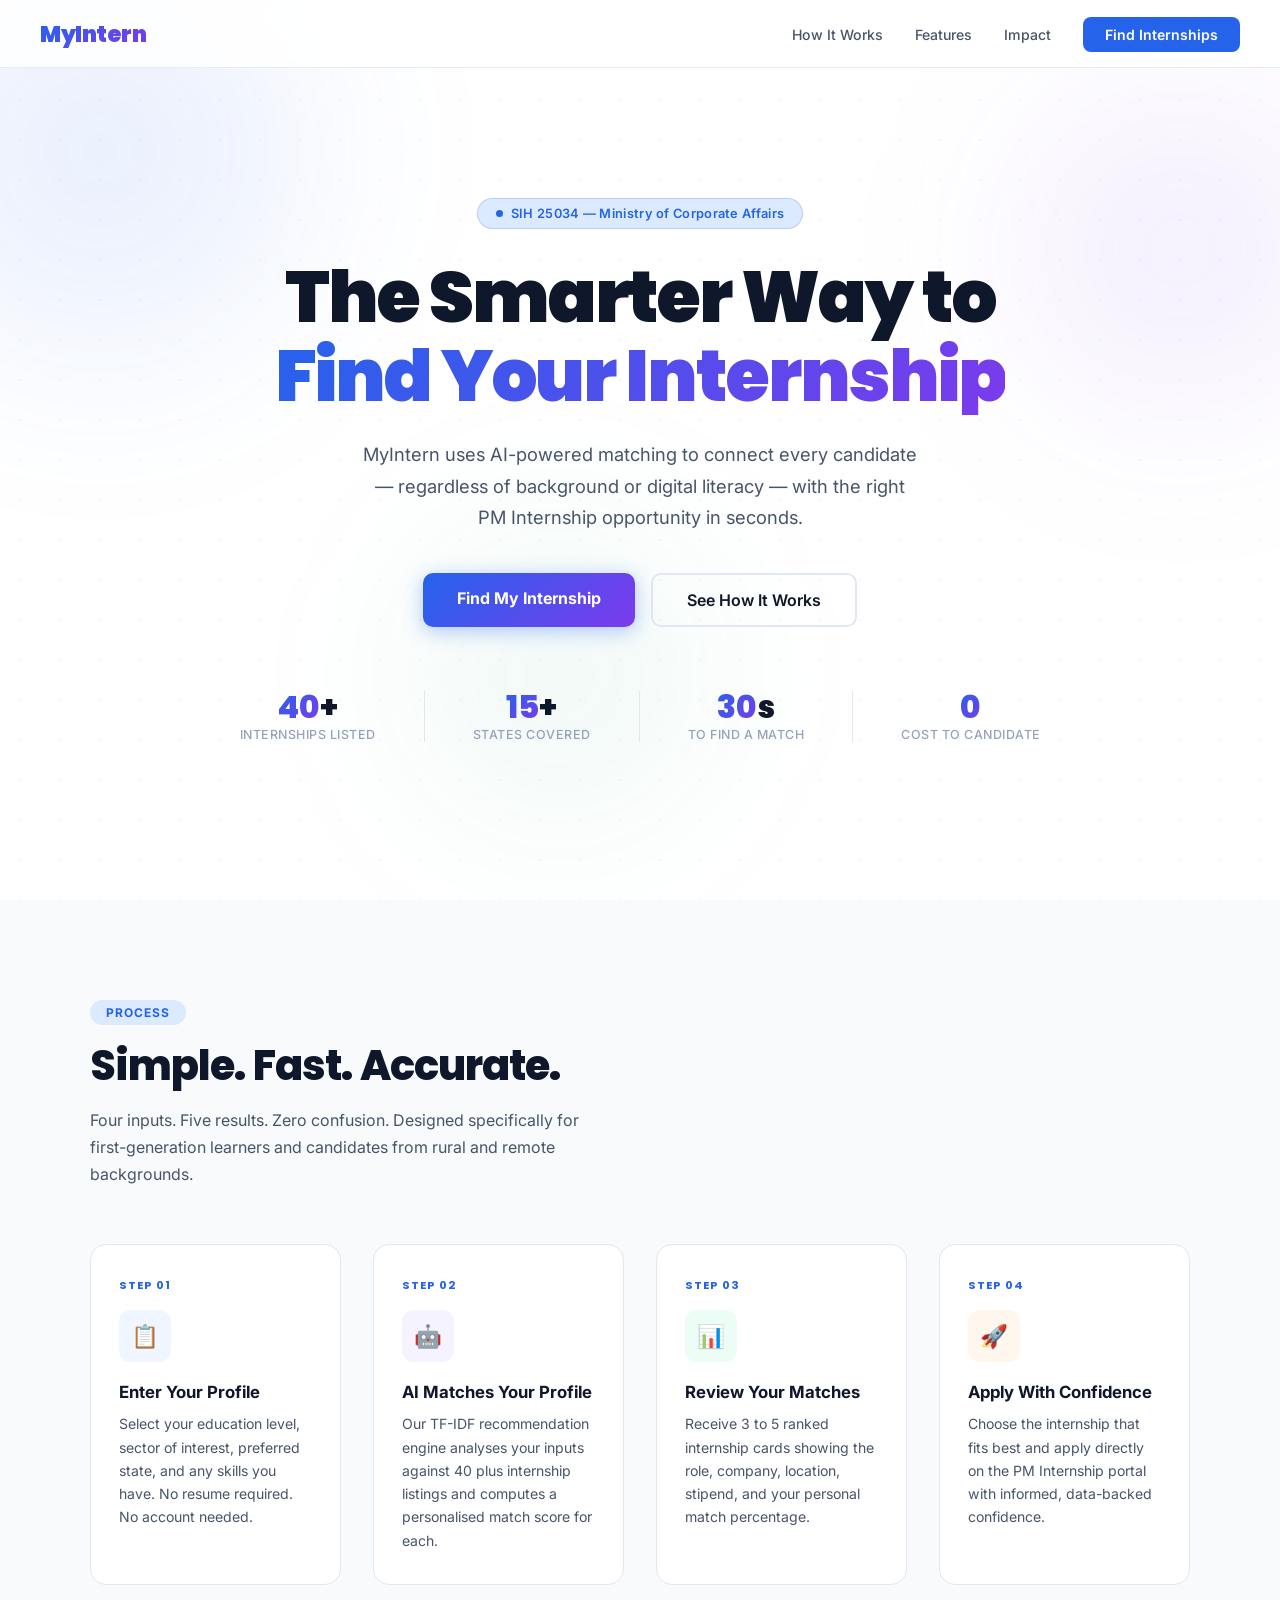
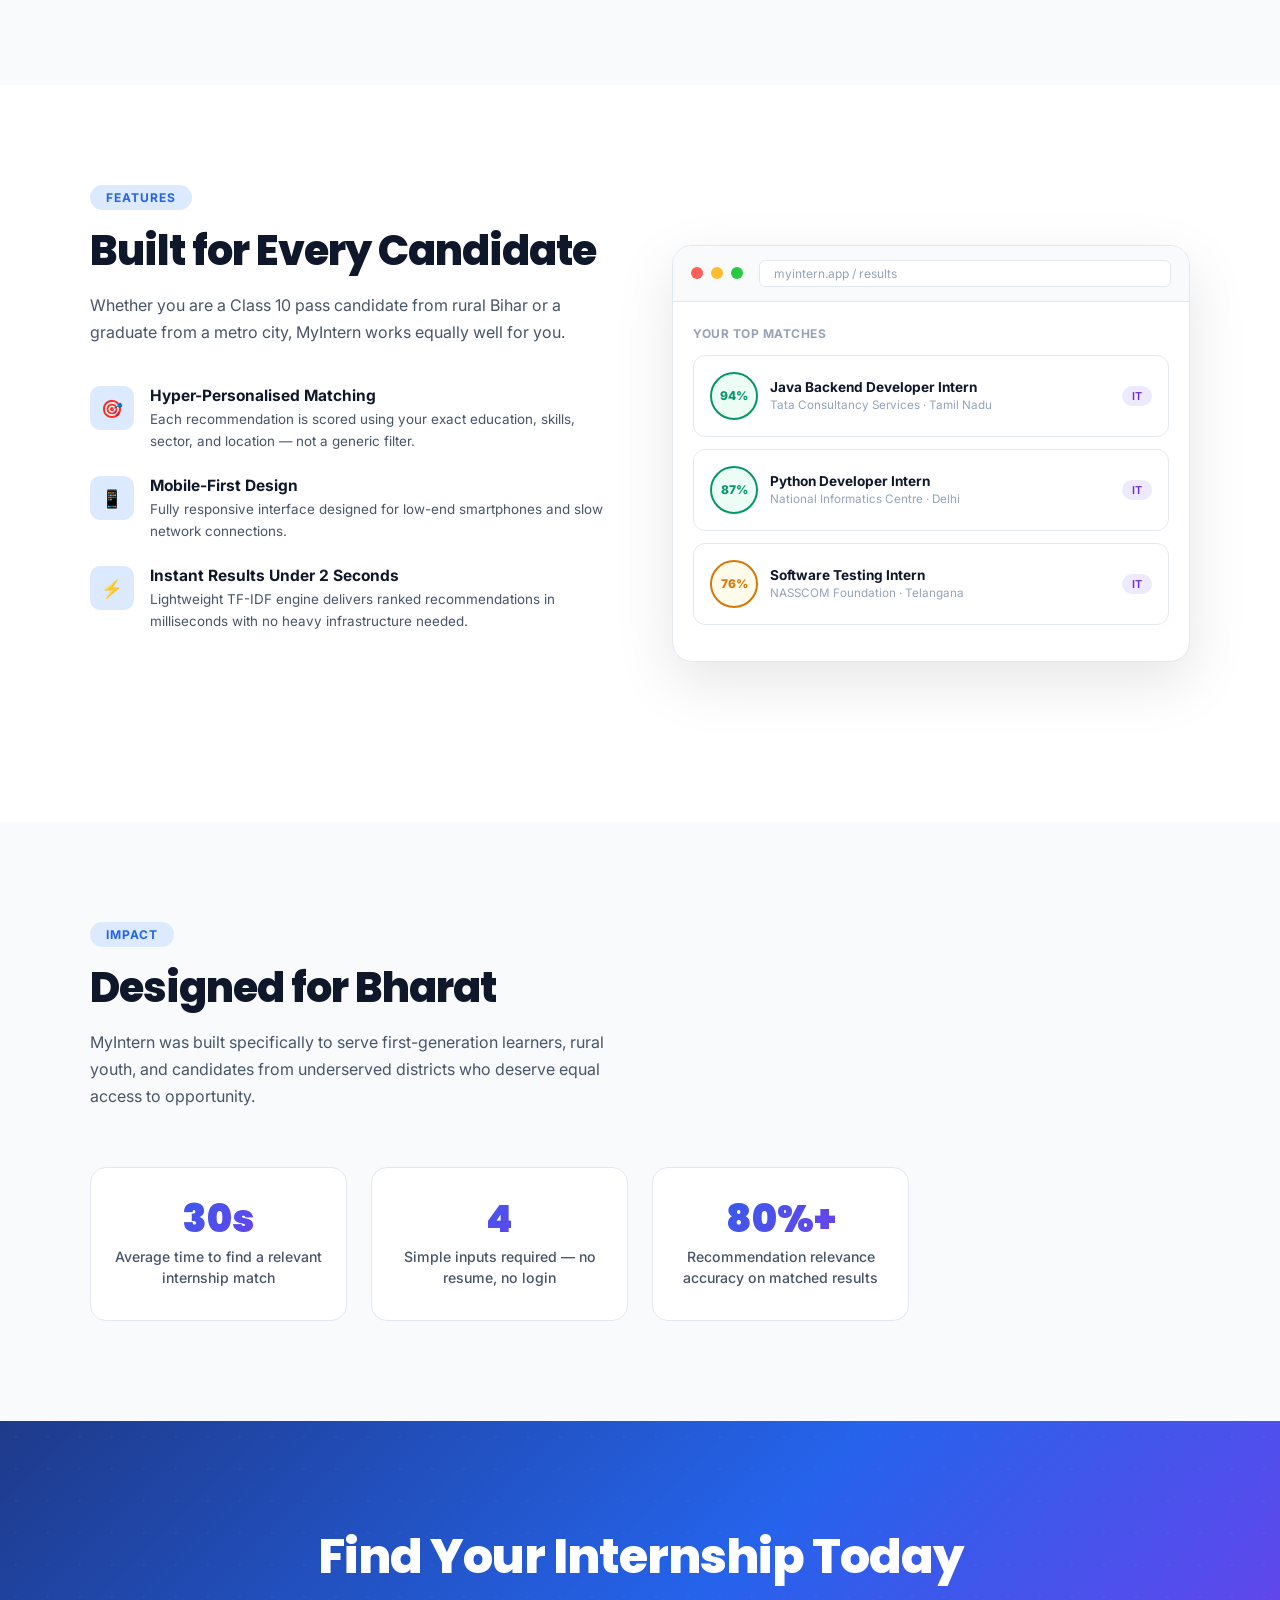
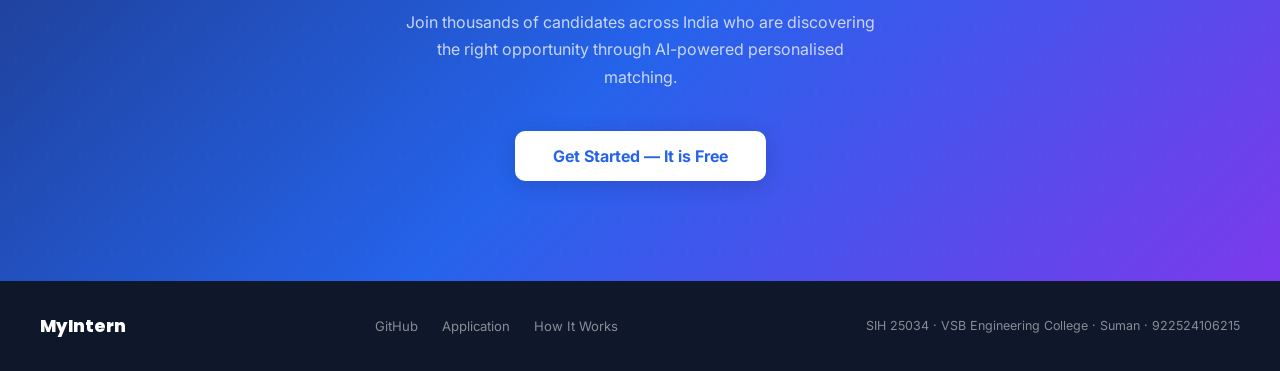
==== ai-internship-recommender/frontend/landing.html @ ef8b08cf "fix: render path, location boost, landing page" ====
<!DOCTYPE html>
<html lang="en">
<head>
  <meta charset="UTF-8"/>
  <meta name="viewport" content="width=device-width, initial-scale=1.0"/>
  <title>MyIntern — AI Internship Recommendation</title>
  <link rel="preconnect" href="https://fonts.googleapis.com"/>
  <link rel="preconnect" href="https://fonts.gstatic.com" crossorigin/>
  <link href="https://fonts.googleapis.com/css2?family=Inter:wght@300;400;500;600;700;800;900&family=Poppins:wght@700;800;900&display=swap" rel="stylesheet"/>
  <style>

    /* ── VARIABLES ──────────────────────────── */
    :root {
      --blue:        #2563EB;
      --blue-dark:   #1E40AF;
      --blue-light:  #DBEAFE;
      --purple:      #7C3AED;
      --green:       #059669;
      --text:        #0F172A;
      --text-mid:    #475569;
      --text-light:  #94A3B8;
      --bg:          #F8FAFC;
      --white:       #FFFFFF;
      --border:      #E2E8F0;
    }

    /* ── RESET ──────────────────────────────── */
    *, *::before, *::after {
      margin: 0; padding: 0;
      box-sizing: border-box;
    }

    html { scroll-behavior: smooth; }

    body {
      font-family: 'Inter', sans-serif;
      background: var(--white);
      color: var(--text);
      overflow-x: hidden;
    }

    /* ── NAVBAR ─────────────────────────────── */
    nav {
      position: fixed;
      top: 0; left: 0; right: 0;
      z-index: 100;
      padding: 0 40px;
      height: 68px;
      display: flex;
      align-items: center;
      justify-content: space-between;
      background: rgba(255,255,255,0.85);
      backdrop-filter: blur(16px);
      border-bottom: 1px solid rgba(226,232,240,0.8);
      transition: all 0.3s ease;
    }

    nav.scrolled {
      background: rgba(255,255,255,0.97);
      box-shadow: 0 2px 20px rgba(0,0,0,0.06);
    }

    .nav-brand {
      font-family: 'Poppins', sans-serif;
      font-size: 1.4rem;
      font-weight: 900;
      background: linear-gradient(135deg, var(--blue), var(--purple));
      -webkit-background-clip: text;
      -webkit-text-fill-color: transparent;
      background-clip: text;
      letter-spacing: -0.5px;
    }

    .nav-links {
      display: flex;
      align-items: center;
      gap: 32px;
      list-style: none;
    }

    .nav-links a {
      text-decoration: none;
      color: var(--text-mid);
      font-size: 0.88rem;
      font-weight: 500;
      transition: color 0.2s;
    }

    .nav-links a:hover {
      color: var(--blue);
    }

    .nav-cta {
      background: var(--blue);
      color: var(--white) !important;
      padding: 9px 22px;
      border-radius: 8px;
      font-weight: 600 !important;
      transition: all 0.2s !important;
    }

    .nav-cta:hover {
      background: var(--blue-dark);
      transform: translateY(-1px);
      box-shadow: 0 4px 12px rgba(37,99,235,0.3);
      color: var(--white) !important;
    }

    /* ── HERO SECTION ───────────────────────── */
    .hero {
      min-height: 100vh;
      display: flex;
      flex-direction: column;
      align-items: center;
      justify-content: center;
      text-align: center;
      padding: 120px 24px 80px;
      position: relative;
      overflow: hidden;
      background: var(--white);
    }

    /* Animated gradient orbs */
    .orb {
      position: absolute;
      border-radius: 50%;
      filter: blur(80px);
      animation: floatOrb 8s ease-in-out infinite;
      pointer-events: none;
    }

    .orb-1 {
      width: 500px; height: 500px;
      background: radial-gradient(circle, rgba(37,99,235,0.12), transparent);
      top: -100px; left: -150px;
      animation-delay: 0s;
    }

    .orb-2 {
      width: 400px; height: 400px;
      background: radial-gradient(circle, rgba(124,58,237,0.10), transparent);
      top: 50px; right: -100px;
      animation-delay: 2s;
    }

    .orb-3 {
      width: 350px; height: 350px;
      background: radial-gradient(circle, rgba(5,150,105,0.08), transparent);
      bottom: 50px; left: 30%;
      animation-delay: 4s;
    }

    @keyframes floatOrb {
      0%, 100% { transform: translate(0, 0) scale(1); }
      33%       { transform: translate(30px, -20px) scale(1.05); }
      66%       { transform: translate(-20px, 15px) scale(0.97); }
    }

    /* Grid dots background */
    .hero::before {
      content: '';
      position: absolute;
      inset: 0;
      background-image:
        radial-gradient(circle, rgba(37,99,235,0.06) 1px, transparent 1px);
      background-size: 40px 40px;
      pointer-events: none;
    }

    .hero-badge {
      display: inline-flex;
      align-items: center;
      gap: 8px;
      background: var(--blue-light);
      color: var(--blue);
      padding: 7px 18px;
      border-radius: 50px;
      font-size: 0.8rem;
      font-weight: 600;
      letter-spacing: 0.3px;
      margin-bottom: 28px;
      border: 1px solid rgba(37,99,235,0.2);
      opacity: 0;
      animation: fadeDown 0.6s ease 0.2s forwards;
    }

    .badge-dot {
      width: 7px;
      height: 7px;
      background: var(--blue);
      border-radius: 50%;
      animation: pulseDot 1.5s ease-in-out infinite;
    }

    @keyframes pulseDot {
      0%, 100% { opacity: 1; transform: scale(1); }
      50%       { opacity: 0.5; transform: scale(0.8); }
    }

    .hero-title {
      font-family: 'Poppins', sans-serif;
      font-size: clamp(2.6rem, 6vw, 4.5rem);
      font-weight: 900;
      line-height: 1.1;
      letter-spacing: -2px;
      margin-bottom: 24px;
      opacity: 0;
      animation: fadeUp 0.7s ease 0.4s forwards;
    }

    .hero-title .line-1 {
      display: block;
      color: var(--text);
    }

    .hero-title .line-2 {
      display: block;
      background: linear-gradient(135deg, var(--blue) 0%, var(--purple) 100%);
      -webkit-background-clip: text;
      -webkit-text-fill-color: transparent;
      background-clip: text;
    }

    .hero-sub {
      font-size: clamp(1rem, 2.5vw, 1.15rem);
      color: var(--text-mid);
      max-width: 560px;
      line-height: 1.7;
      margin: 0 auto 40px;
      font-weight: 400;
      opacity: 0;
      animation: fadeUp 0.7s ease 0.6s forwards;
    }

    .hero-actions {
      display: flex;
      gap: 16px;
      flex-wrap: wrap;
      justify-content: center;
      margin-bottom: 64px;
      opacity: 0;
      animation: fadeUp 0.7s ease 0.8s forwards;
    }

    .btn-primary {
      background: linear-gradient(135deg, var(--blue), var(--purple));
      color: var(--white);
      padding: 15px 34px;
      border-radius: 10px;
      font-size: 1rem;
      font-weight: 700;
      text-decoration: none;
      transition: all 0.3s ease;
      box-shadow: 0 4px 20px rgba(37,99,235,0.35);
      position: relative;
      overflow: hidden;
    }

    .btn-primary::after {
      content: '';
      position: absolute;
      inset: 0;
      background: linear-gradient(135deg, rgba(255,255,255,0.15), transparent);
      opacity: 0;
      transition: opacity 0.3s;
    }

    .btn-primary:hover {
      transform: translateY(-3px);
      box-shadow: 0 8px 30px rgba(37,99,235,0.45);
    }

    .btn-primary:hover::after {
      opacity: 1;
    }

    .btn-outline {
      background: transparent;
      color: var(--text);
      padding: 15px 34px;
      border-radius: 10px;
      font-size: 1rem;
      font-weight: 600;
      text-decoration: none;
      border: 2px solid var(--border);
      transition: all 0.3s ease;
    }

    .btn-outline:hover {
      border-color: var(--blue);
      color: var(--blue);
      transform: translateY(-2px);
    }

    /* Hero stats bar */
    .hero-stats {
      display: flex;
      gap: 48px;
      flex-wrap: wrap;
      justify-content: center;
      opacity: 0;
      animation: fadeUp 0.7s ease 1s forwards;
    }

    .stat-item {
      text-align: center;
    }

    .stat-number {
      font-family: 'Poppins', sans-serif;
      font-size: 2rem;
      font-weight: 800;
      color: var(--text);
      line-height: 1;
      margin-bottom: 4px;
    }

    .stat-number span {
      background: linear-gradient(135deg, var(--blue), var(--purple));
      -webkit-background-clip: text;
      -webkit-text-fill-color: transparent;
      background-clip: text;
    }

    .stat-desc {
      font-size: 0.78rem;
      color: var(--text-light);
      font-weight: 500;
      text-transform: uppercase;
      letter-spacing: 0.5px;
    }

    .stat-divider {
      width: 1px;
      background: var(--border);
      align-self: stretch;
    }

    /* ── HOW IT WORKS ───────────────────────── */
    .section {
      padding: 100px 24px;
    }

    .section-alt {
      background: var(--bg);
    }

    .section-inner {
      max-width: 1100px;
      margin: 0 auto;
    }

    .section-tag {
      display: inline-block;
      background: var(--blue-light);
      color: var(--blue);
      padding: 5px 16px;
      border-radius: 50px;
      font-size: 0.75rem;
      font-weight: 700;
      letter-spacing: 1px;
      text-transform: uppercase;
      margin-bottom: 16px;
    }

    .section-title {
      font-family: 'Poppins', sans-serif;
      font-size: clamp(1.8rem, 4vw, 2.6rem);
      font-weight: 800;
      letter-spacing: -1px;
      line-height: 1.2;
      margin-bottom: 16px;
      color: var(--text);
    }

    .section-sub {
      font-size: 1rem;
      color: var(--text-mid);
      max-width: 520px;
      line-height: 1.7;
    }

    /* Steps */
    .steps-grid {
      display: grid;
      grid-template-columns: repeat(auto-fit, minmax(240px, 1fr));
      gap: 32px;
      margin-top: 56px;
    }

    .step-card {
      background: var(--white);
      border: 1px solid var(--border);
      border-radius: 16px;
      padding: 32px 28px;
      position: relative;
      transition: all 0.3s ease;
      opacity: 0;
      transform: translateY(30px);
    }

    .step-card.visible {
      opacity: 1;
      transform: translateY(0);
    }

    .step-card:hover {
      border-color: rgba(37,99,235,0.3);
      box-shadow: 0 8px 32px rgba(37,99,235,0.08);
      transform: translateY(-4px);
    }

    .step-number {
      font-family: 'Poppins', sans-serif;
      font-size: 0.7rem;
      font-weight: 700;
      color: var(--blue);
      letter-spacing: 1px;
      text-transform: uppercase;
      margin-bottom: 16px;
    }

    .step-icon-box {
      width: 52px;
      height: 52px;
      border-radius: 12px;
      display: flex;
      align-items: center;
      justify-content: center;
      margin-bottom: 20px;
      font-size: 1.4rem;
    }

    .icon-blue   { background: #EFF6FF; }
    .icon-purple { background: #F5F3FF; }
    .icon-green  { background: #ECFDF5; }
    .icon-orange { background: #FFF7ED; }

    .step-title {
      font-size: 1.05rem;
      font-weight: 700;
      margin-bottom: 10px;
      color: var(--text);
    }

    .step-desc {
      font-size: 0.88rem;
      color: var(--text-mid);
      line-height: 1.65;
    }

    .step-connector {
      position: absolute;
      top: 52px;
      right: -16px;
      width: 32px;
      height: 2px;
      background: linear-gradient(90deg, var(--border), transparent);
      display: none;
    }

    /* ── FEATURES SECTION ───────────────────── */
    .features-layout {
      display: grid;
      grid-template-columns: 1fr 1fr;
      gap: 64px;
      align-items: center;
      margin-top: 0;
    }

    .features-list {
      display: flex;
      flex-direction: column;
      gap: 24px;
    }

    .feature-item {
      display: flex;
      gap: 16px;
      align-items: flex-start;
      opacity: 0;
      transform: translateX(-20px);
      transition: all 0.5s ease;
    }

    .feature-item.visible {
      opacity: 1;
      transform: translateX(0);
    }

    .feature-icon {
      width: 44px;
      height: 44px;
      border-radius: 10px;
      background: var(--blue-light);
      display: flex;
      align-items: center;
      justify-content: center;
      font-size: 1.1rem;
      flex-shrink: 0;
    }

    .feature-text h4 {
      font-size: 0.97rem;
      font-weight: 700;
      margin-bottom: 4px;
      color: var(--text);
    }

    .feature-text p {
      font-size: 0.84rem;
      color: var(--text-mid);
      line-height: 1.6;
    }

    /* Preview card mockup */
    .preview-mockup {
      background: var(--white);
      border-radius: 20px;
      box-shadow: 0 20px 60px rgba(0,0,0,0.10);
      border: 1px solid var(--border);
      overflow: hidden;
      opacity: 0;
      transform: translateX(30px) scale(0.97);
      transition: all 0.6s ease;
    }

    .preview-mockup.visible {
      opacity: 1;
      transform: translateX(0) scale(1);
    }

    .mockup-bar {
      background: var(--bg);
      padding: 14px 18px;
      display: flex;
      align-items: center;
      gap: 8px;
      border-bottom: 1px solid var(--border);
    }

    .dot-red    { width:12px; height:12px; border-radius:50%; background:#FF5F57; }
    .dot-yellow { width:12px; height:12px; border-radius:50%; background:#FFBD2E; }
    .dot-green  { width:12px; height:12px; border-radius:50%; background:#28CA41; }

    .mockup-url {
      flex: 1;
      background: var(--white);
      border-radius: 6px;
      padding: 5px 14px;
      font-size: 0.75rem;
      color: var(--text-light);
      margin-left: 8px;
      border: 1px solid var(--border);
    }

    .mockup-body {
      padding: 24px 20px;
    }

    .mockup-card {
      border: 1px solid var(--border);
      border-radius: 12px;
      padding: 16px;
      margin-bottom: 12px;
      display: flex;
      align-items: center;
      gap: 12px;
      transition: all 0.3s ease;
      animation: shimmerCard 3s ease infinite;
    }

    .mockup-card:nth-child(2) { animation-delay: 0.3s; }
    .mockup-card:nth-child(3) { animation-delay: 0.6s; }

    @keyframes shimmerCard {
      0%, 100% { border-color: var(--border); }
      50%       { border-color: rgba(37,99,235,0.3); box-shadow: 0 0 0 3px rgba(37,99,235,0.05); }
    }

    .mockup-score {
      width: 48px;
      height: 48px;
      border-radius: 50%;
      display: flex;
      align-items: center;
      justify-content: center;
      font-size: 0.75rem;
      font-weight: 800;
      flex-shrink: 0;
    }

    .score-high   { background: #ECFDF5; color: #059669; border: 2px solid #059669; }
    .score-medium { background: #FFFBEB; color: #D97706; border: 2px solid #D97706; }

    .mockup-info {
      flex: 1;
    }

    .mockup-title {
      font-size: 0.85rem;
      font-weight: 700;
      color: var(--text);
      margin-bottom: 3px;
    }

    .mockup-sub {
      font-size: 0.73rem;
      color: var(--text-light);
    }

    .mockup-tag {
      font-size: 0.68rem;
      font-weight: 600;
      padding: 3px 10px;
      border-radius: 50px;
      background: #EDE9FE;
      color: #6D28D9;
    }

    /* ── IMPACT STATS ───────────────────────── */
    .impact-grid {
      display: grid;
      grid-template-columns: repeat(auto-fit, minmax(220px, 1fr));
      gap: 24px;
      margin-top: 56px;
    }

    .impact-card {
      background: var(--white);
      border: 1px solid var(--border);
      border-radius: 16px;
      padding: 32px 24px;
      text-align: center;
      transition: all 0.3s ease;
      opacity: 0;
      transform: translateY(20px);
    }

    .impact-card.visible {
      opacity: 1;
      transform: translateY(0);
    }

    .impact-card:hover {
      border-color: var(--blue);
      box-shadow: 0 8px 24px rgba(37,99,235,0.08);
      transform: translateY(-4px);
    }

    .impact-number {
      font-family: 'Poppins', sans-serif;
      font-size: 2.4rem;
      font-weight: 900;
      background: linear-gradient(135deg, var(--blue), var(--purple));
      -webkit-background-clip: text;
      -webkit-text-fill-color: transparent;
      background-clip: text;
      margin-bottom: 8px;
      line-height: 1;
    }

    .impact-label {
      font-size: 0.88rem;
      color: var(--text-mid);
      font-weight: 500;
      line-height: 1.5;
    }

    /* ── CTA SECTION ────────────────────────── */
    .cta-section {
      background: linear-gradient(135deg, #1E3A8A 0%, #2563EB 50%, #7C3AED 100%);
      padding: 100px 24px;
      text-align: center;
      position: relative;
      overflow: hidden;
    }

    .cta-section::before {
      content: '';
      position: absolute;
      inset: 0;
      background-image:
        radial-gradient(circle, rgba(255,255,255,0.04) 1px, transparent 1px);
      background-size: 32px 32px;
    }

    .cta-section h2 {
      font-family: 'Poppins', sans-serif;
      font-size: clamp(2rem, 5vw, 3rem);
      font-weight: 800;
      color: var(--white);
      letter-spacing: -1px;
      margin-bottom: 16px;
      position: relative;
    }

    .cta-section p {
      font-size: 1rem;
      color: rgba(255,255,255,0.75);
      max-width: 480px;
      margin: 0 auto 40px;
      line-height: 1.7;
      position: relative;
    }

    .btn-white {
      background: var(--white);
      color: var(--blue);
      padding: 15px 38px;
      border-radius: 10px;
      font-size: 1rem;
      font-weight: 700;
      text-decoration: none;
      display: inline-block;
      transition: all 0.3s ease;
      position: relative;
      box-shadow: 0 4px 20px rgba(0,0,0,0.15);
    }

    .btn-white:hover {
      transform: translateY(-3px);
      box-shadow: 0 8px 30px rgba(0,0,0,0.2);
    }

    /* ── FOOTER ─────────────────────────────── */
    footer {
      background: var(--text);
      color: rgba(255,255,255,0.5);
      padding: 32px 40px;
      display: flex;
      align-items: center;
      justify-content: space-between;
      flex-wrap: wrap;
      gap: 16px;
    }

    .footer-brand {
      font-family: 'Poppins', sans-serif;
      font-size: 1.1rem;
      font-weight: 800;
      color: var(--white);
    }

    .footer-links {
      display: flex;
      gap: 24px;
    }

    .footer-links a {
      color: rgba(255,255,255,0.5);
      text-decoration: none;
      font-size: 0.82rem;
      transition: color 0.2s;
    }

    .footer-links a:hover {
      color: var(--white);
    }

    .footer-copy {
      font-size: 0.78rem;
    }

    /* ── ANIMATIONS ─────────────────────────── */
    @keyframes fadeDown {
      from { opacity: 0; transform: translateY(-12px); }
      to   { opacity: 1; transform: translateY(0); }
    }

    @keyframes fadeUp {
      from { opacity: 0; transform: translateY(20px); }
      to   { opacity: 1; transform: translateY(0); }
    }

    /* ── RESPONSIVE ─────────────────────────── */
    @media (max-width: 900px) {
      .features-layout {
        grid-template-columns: 1fr;
        gap: 40px;
      }

      .preview-mockup {
        transform: none;
      }

      nav { padding: 0 20px; }

      .nav-links {
        display: none;
      }
    }

    @media (max-width: 600px) {
      .hero-stats { gap: 24px; }
      .stat-divider { display: none; }
      .hero { padding: 100px 16px 60px; }
      .section { padding: 70px 16px; }
      footer { padding: 24px 20px; }
      .steps-grid { gap: 20px; }
    }

  </style>
</head>

<body>

  <!-- ══ NAVBAR ════════════════════════════════ -->
  <nav id="navbar">
    <div class="nav-brand">MyIntern</div>
    <ul class="nav-links">
      <li><a href="#how-it-works">How It Works</a></li>
      <li><a href="#features">Features</a></li>
      <li><a href="#impact">Impact</a></li>
      <li><a href="/app" class="nav-cta">Find Internships</a></li>
    </ul>
  </nav>

  <!-- ══ HERO ══════════════════════════════════ -->
  <section class="hero">
    <div class="orb orb-1"></div>
    <div class="orb orb-2"></div>
    <div class="orb orb-3"></div>

    <div class="hero-badge">
      <span class="badge-dot"></span>
      SIH 25034 — Ministry of Corporate Affairs
    </div>

    <h1 class="hero-title">
      <span class="line-1">The Smarter Way to</span>
      <span class="line-2">Find Your Internship</span>
    </h1>

    <p class="hero-sub">
      MyIntern uses AI-powered matching to connect every
      candidate — regardless of background or digital literacy —
      with the right PM Internship opportunity in seconds.
    </p>

    <div class="hero-actions">
      <a href="/app" class="btn-primary">Find My Internship</a>
      <a href="#how-it-works" class="btn-outline">See How It Works</a>
    </div>

    <div class="hero-stats">
      <div class="stat-item">
        <div class="stat-number"><span>40</span>+</div>
        <div class="stat-desc">Internships Listed</div>
      </div>
      <div class="stat-divider"></div>
      <div class="stat-item">
        <div class="stat-number"><span>15</span>+</div>
        <div class="stat-desc">States Covered</div>
      </div>
      <div class="stat-divider"></div>
      <div class="stat-item">
        <div class="stat-number"><span>30</span>s</div>
        <div class="stat-desc">To Find a Match</div>
      </div>
      <div class="stat-divider"></div>
      <div class="stat-item">
        <div class="stat-number"><span>0</span></div>
        <div class="stat-desc">Cost to Candidate</div>
      </div>
    </div>
  </section>

  <!-- ══ HOW IT WORKS ══════════════════════════ -->
  <section class="section section-alt" id="how-it-works">
    <div class="section-inner">
      <div class="section-tag">Process</div>
      <h2 class="section-title">Simple. Fast. Accurate.</h2>
      <p class="section-sub">
        Four inputs. Five results. Zero confusion.
        Designed specifically for first-generation learners
        and candidates from rural and remote backgrounds.
      </p>

      <div class="steps-grid">

        <div class="step-card" data-animate>
          <div class="step-number">Step 01</div>
          <div class="step-icon-box icon-blue">📋</div>
          <h3 class="step-title">Enter Your Profile</h3>
          <p class="step-desc">
            Select your education level, sector of interest,
            preferred state, and any skills you have.
            No resume required. No account needed.
          </p>
        </div>

        <div class="step-card" data-animate>
          <div class="step-number">Step 02</div>
          <div class="step-icon-box icon-purple">🤖</div>
          <h3 class="step-title">AI Matches Your Profile</h3>
          <p class="step-desc">
            Our TF-IDF recommendation engine analyses your
            inputs against 40 plus internship listings and
            computes a personalised match score for each.
          </p>
        </div>

        <div class="step-card" data-animate>
          <div class="step-number">Step 03</div>
          <div class="step-icon-box icon-green">📊</div>
          <h3 class="step-title">Review Your Matches</h3>
          <p class="step-desc">
            Receive 3 to 5 ranked internship cards showing
            the role, company, location, stipend, and
            your personal match percentage.
          </p>
        </div>

        <div class="step-card" data-animate>
          <div class="step-number">Step 04</div>
          <div class="step-icon-box icon-orange">🚀</div>
          <h3 class="step-title">Apply With Confidence</h3>
          <p class="step-desc">
            Choose the internship that fits best and apply
            directly on the PM Internship portal with
            informed, data-backed confidence.
          </p>
        </div>

      </div>
    </div>
  </section>

  <!-- ══ FEATURES ═══════════════════════════════ -->
  <section class="section" id="features">
    <div class="section-inner">
      <div class="features-layout">

        <!-- Left: Text -->
        <div>
          <div class="section-tag">Features</div>
          <h2 class="section-title">Built for Every Candidate</h2>
          <p class="section-sub" style="margin-bottom: 40px;">
            Whether you are a Class 10 pass candidate from rural Bihar
            or a graduate from a metro city, MyIntern works equally
            well for you.
          </p>

          <div class="features-list">

            <div class="feature-item" data-animate-left>
              <div class="feature-icon">🎯</div>
              <div class="feature-text">
                <h4>Hyper-Personalised Matching</h4>
                <p>Each recommendation is scored using your exact
                   education, skills, sector, and location — not a
                   generic filter.</p>
              </div>
            </div>

            <div class="feature-item" data-animate-left>
              <div class="feature-icon">📱</div>
              <div class="feature-text">
                <h4>Mobile-First Design</h4>
                <p>Fully responsive interface designed for
                   low-end smartphones and slow network
                   connections.</p>
              </div>
            </div>

            <div class="feature-item" data-animate-left>
              <div class="feature-icon">⚡</div>
              <div class="feature-text">
                <h4>Instant Results Under 2 Seconds</h4>
                <p>Lightweight TF-IDF engine delivers ranked
                   recommendations in milliseconds with no
                   heavy infrastructure needed.</p>
              </div>
            </div>

            <div class="feature-item" data-animate-left>
              <div class="feature-icon">🔍</div>
              <div class="feature-text">
                <h4>Transparent Match Scoring</h4>
                <p>Every result card shows a clear match percentage
                   so candidates understand why each internship
                   was recommended to them.</p>
              </div>
            </div>

          </div>
        </div>

        <!-- Right: Mockup -->
        <div>
          <div class="preview-mockup" data-animate-right>
            <div class="mockup-bar">
              <span class="dot-red"></span>
              <span class="dot-yellow"></span>
              <span class="dot-green"></span>
              <span class="mockup-url">myintern.app / results</span>
            </div>
            <div class="mockup-body">

              <div style="font-size:0.75rem;font-weight:700;color:#94A3B8;
                          text-transform:uppercase;letter-spacing:0.5px;
                          margin-bottom:14px;">
                Your Top Matches
              </div>

              <div class="mockup-card">
                <div class="mockup-score score-high">94%</div>
                <div class="mockup-info">
                  <div class="mockup-title">Java Backend Developer Intern</div>
                  <div class="mockup-sub">Tata Consultancy Services · Tamil Nadu</div>
                </div>
                <span class="mockup-tag">IT</span>
              </div>

              <div class="mockup-card">
                <div class="mockup-score score-high">87%</div>
                <div class="mockup-info">
                  <div class="mockup-title">Python Developer Intern</div>
                  <div class="mockup-sub">National Informatics Centre · Delhi</div>
                </div>
                <span class="mockup-tag">IT</span>
              </div>

              <div class="mockup-card">
                <div class="mockup-score score-medium">76%</div>
                <div class="mockup-info">
                  <div class="mockup-title">Software Testing Intern</div>
                  <div class="mockup-sub">NASSCOM Foundation · Telangana</div>
                </div>
                <span class="mockup-tag">IT</span>
              </div>

            </div>
          </div>
        </div>

      </div>
    </div>
  </section>

  <!-- ══ IMPACT ═════════════════════════════════ -->
  <section class="section section-alt" id="impact">
    <div class="section-inner">
      <div class="section-tag">Impact</div>
      <h2 class="section-title">Designed for Bharat</h2>
      <p class="section-sub">
        MyIntern was built specifically to serve first-generation
        learners, rural youth, and candidates from underserved
        districts who deserve equal access to opportunity.
      </p>

      <div class="impact-grid">

        <div class="impact-card" data-animate>
          <div class="impact-number">30s</div>
          <div class="impact-label">Average time to find a relevant internship match</div>
        </div>

        <div class="impact-card" data-animate>
          <div class="impact-number">4</div>
          <div class="impact-label">Simple inputs required — no resume, no login</div>
        </div>

        <div class="impact-card" data-animate>
          <div class="impact-number">80%+</div>
          <div class="impact-label">Recommendation relevance accuracy on matched results</div>
        </div>

        <div class="impact-card" data-animate>
          <div class="impact-number">0</div>
          <div class="impact-label">Cost to the candidate — completely free to use</div>
        </div>

      </div>
    </div>
  </section>

  <!-- ══ CTA ════════════════════════════════════ -->
  <section class="cta-section">
    <h2>Find Your Internship Today</h2>
    <p>
      Join thousands of candidates across India who are
      discovering the right opportunity through
      AI-powered personalised matching.
    </p>
    <a href="/app" class="btn-white">Get Started — It is Free</a>
  </section>

  <!-- ══ FOOTER ════════════════════════════════ -->
  <footer>
    <div class="footer-brand">MyIntern</div>
    <div class="footer-links">
      <a href="https://github.com/sanjay2717/AIinternship" target="_blank">GitHub</a>
      <a href="/app">Application</a>
      <a href="#how-it-works">How It Works</a>
    </div>
    <div class="footer-copy">
      SIH 25034 · VSB Engineering College · Suman · 922524106215
    </div>
  </footer>

  <script>
    // ── NAVBAR SCROLL ──────────────────────────
    const navbar = document.getElementById("navbar");
    window.addEventListener("scroll", function () {
      if (window.scrollY > 40) {
        navbar.classList.add("scrolled");
      } else {
        navbar.classList.remove("scrolled");
      }
    });

    // ── INTERSECTION OBSERVER ──────────────────
    const observerOptions = {
      threshold: 0.15,
      rootMargin: "0px 0px -40px 0px"
    };

    // Fade up cards
    const upObserver = new IntersectionObserver(function (entries) {
      entries.forEach(function (entry, i) {
        if (entry.isIntersecting) {
          setTimeout(function () {
            entry.target.classList.add("visible");
          }, i * 120);
          upObserver.unobserve(entry.target);
        }
      });
    }, observerOptions);

    document.querySelectorAll("[data-animate]").forEach(function (el) {
      upObserver.observe(el);
    });

    // Fade left features
    const leftObserver = new IntersectionObserver(function (entries) {
      entries.forEach(function (entry, i) {
        if (entry.isIntersecting) {
          setTimeout(function () {
            entry.target.classList.add("visible");
          }, i * 150);
          leftObserver.unobserve(entry.target);
        }
      });
    }, observerOptions);

    document.querySelectorAll("[data-animate-left]").forEach(function (el) {
      leftObserver.observe(el);
    });

    // Fade right mockup
    const rightObserver = new IntersectionObserver(function (entries) {
      entries.forEach(function (entry) {
        if (entry.isIntersecting) {
          entry.target.classList.add("visible");
          rightObserver.unobserve(entry.target);
        }
      });
    }, observerOptions);

    document.querySelectorAll("[data-animate-right]").forEach(function (el) {
      rightObserver.observe(el);
    });

    // ── SMOOTH ANCHOR SCROLL ───────────────────
    document.querySelectorAll('a[href^="#"]').forEach(function (anchor) {
      anchor.addEventListener("click", function (e) {
        e.preventDefault();
        const target = document.querySelector(this.getAttribute("href"));
        if (target) {
          target.scrollIntoView({ behavior: "smooth", block: "start" });
        }
      });
    });
  </script>

</body>
</html>
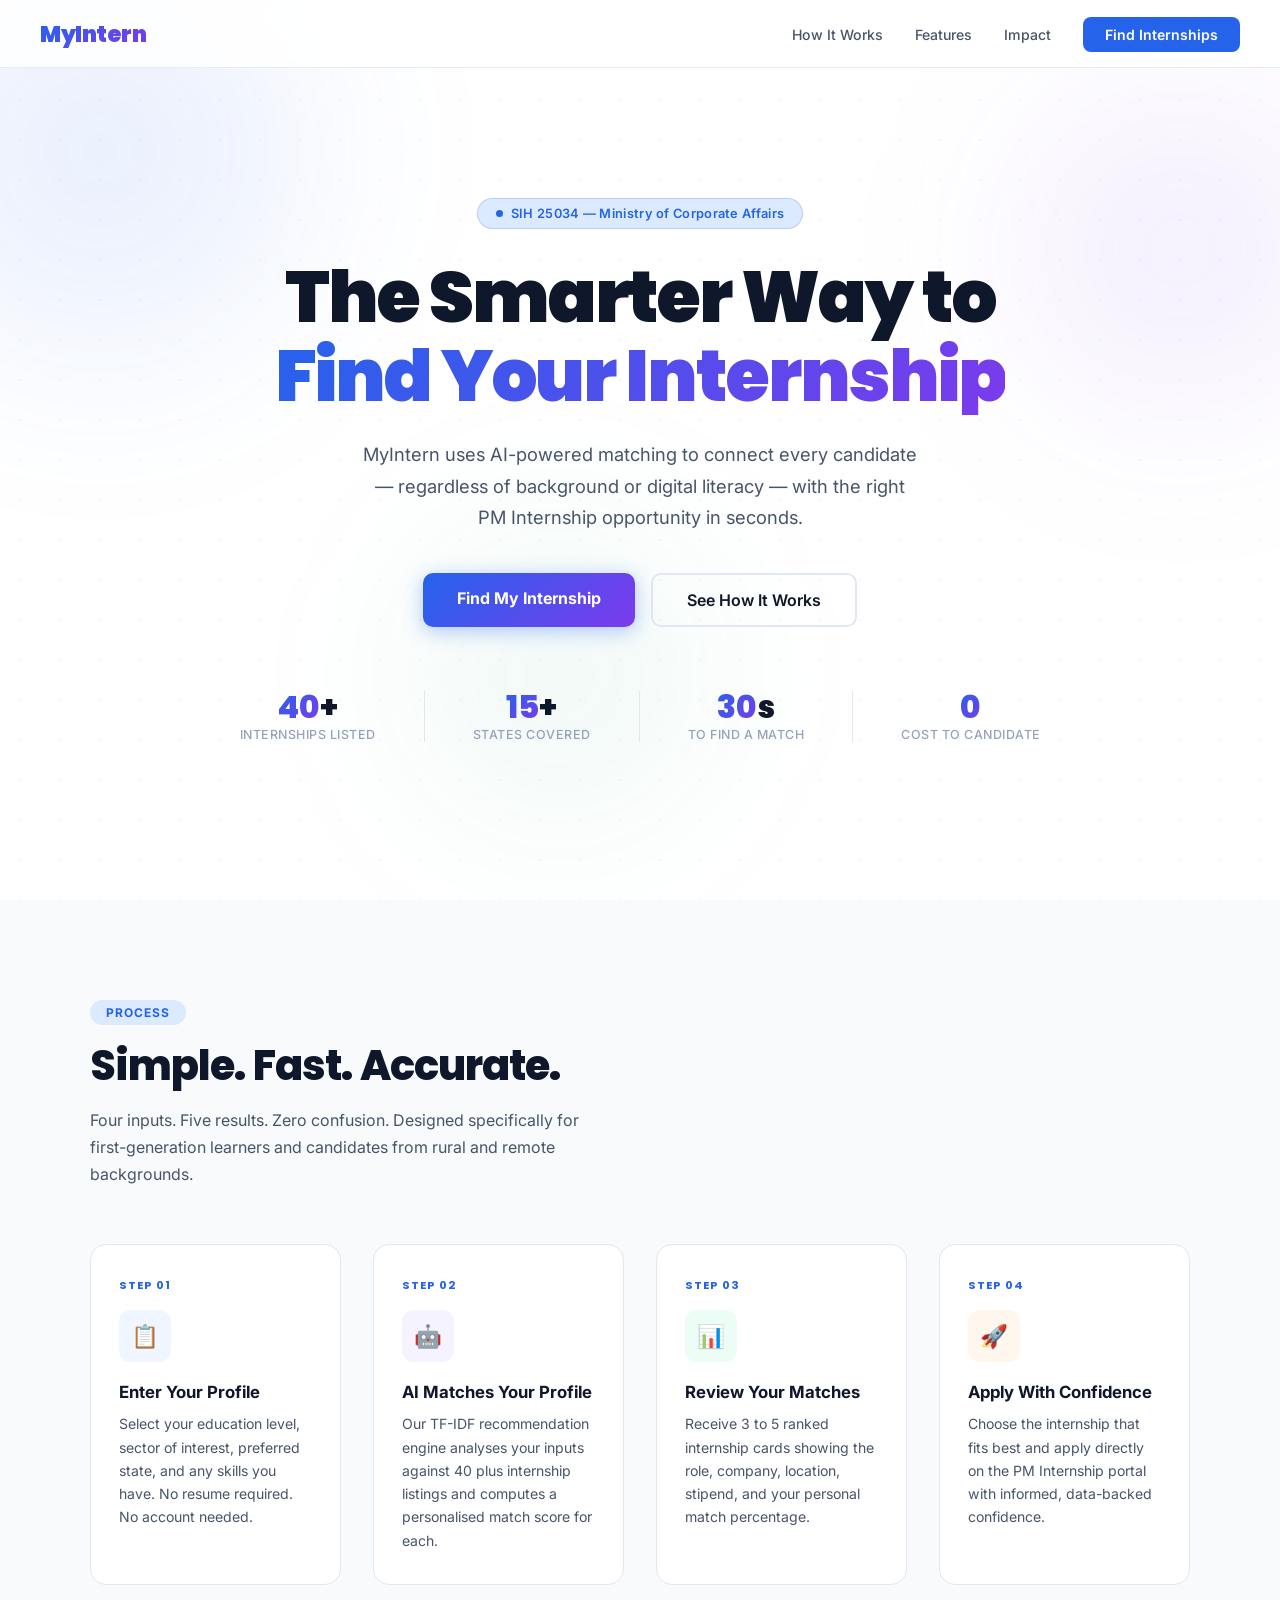
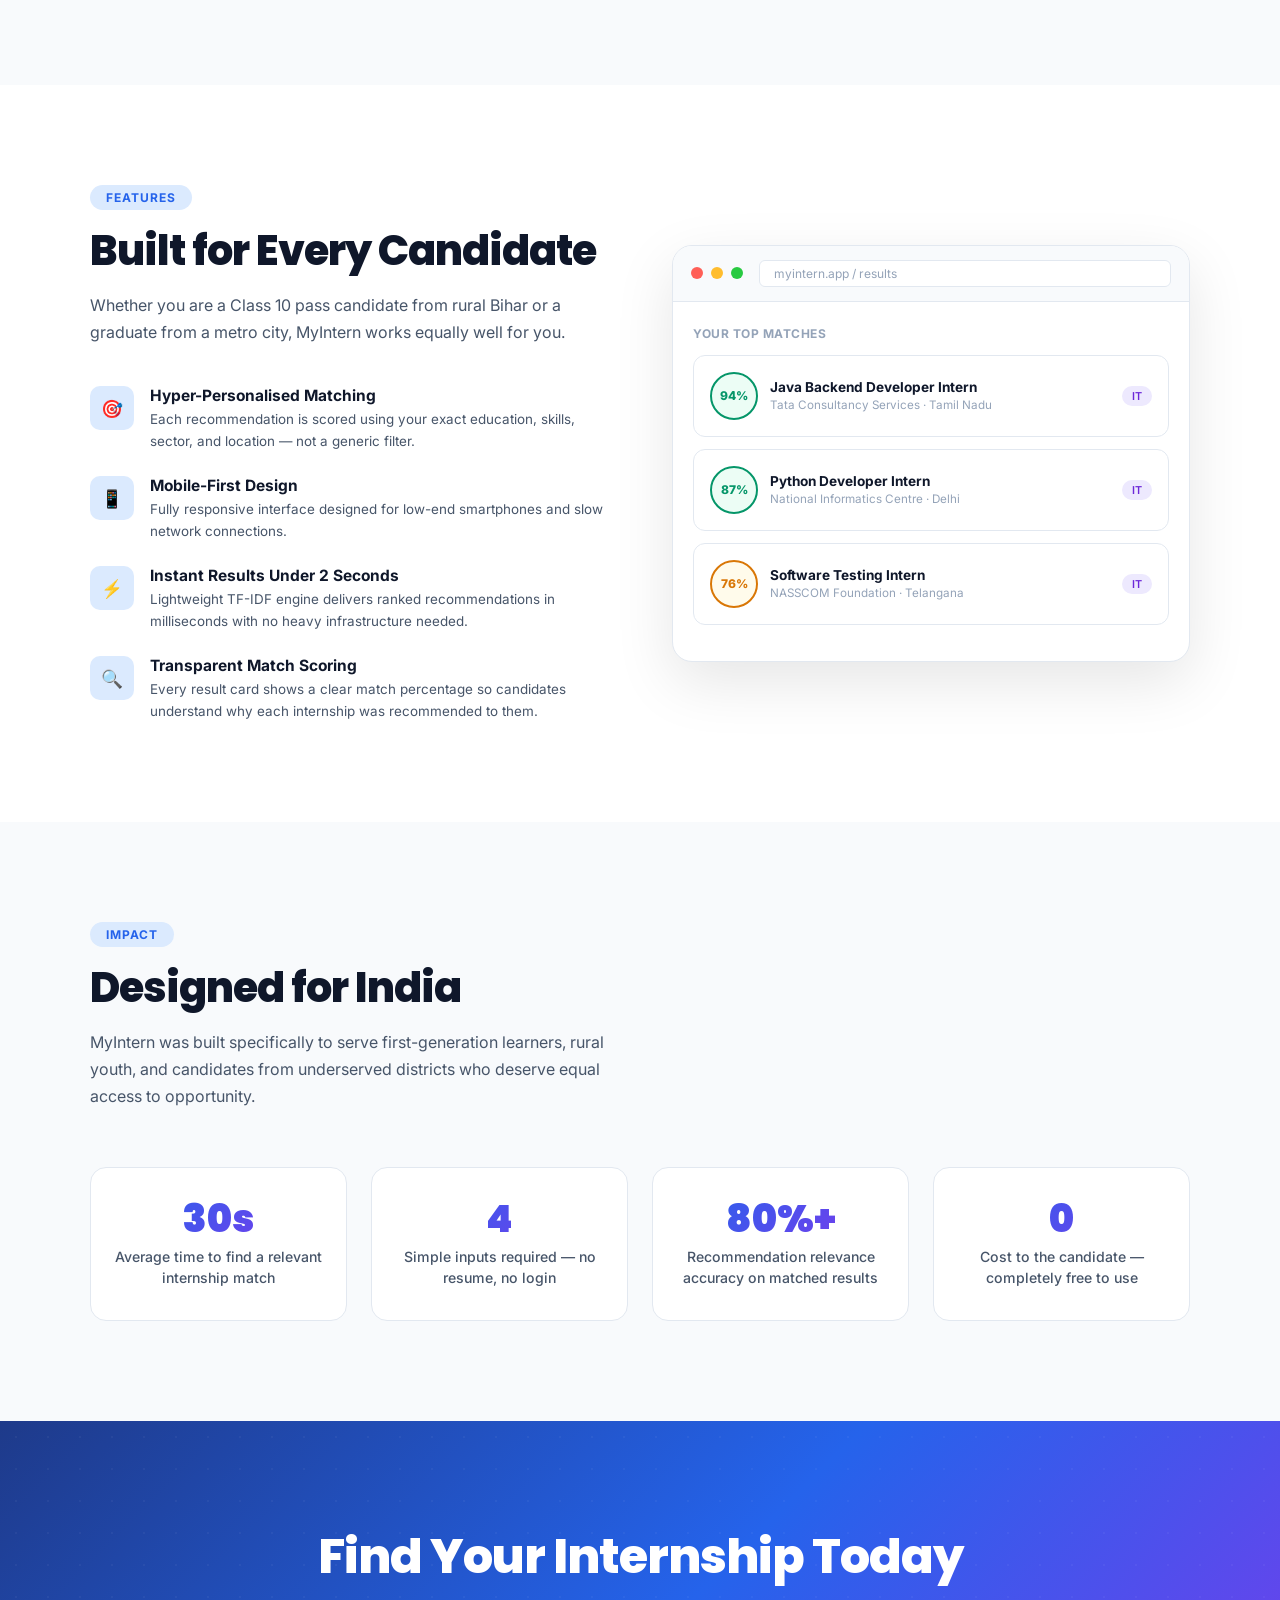
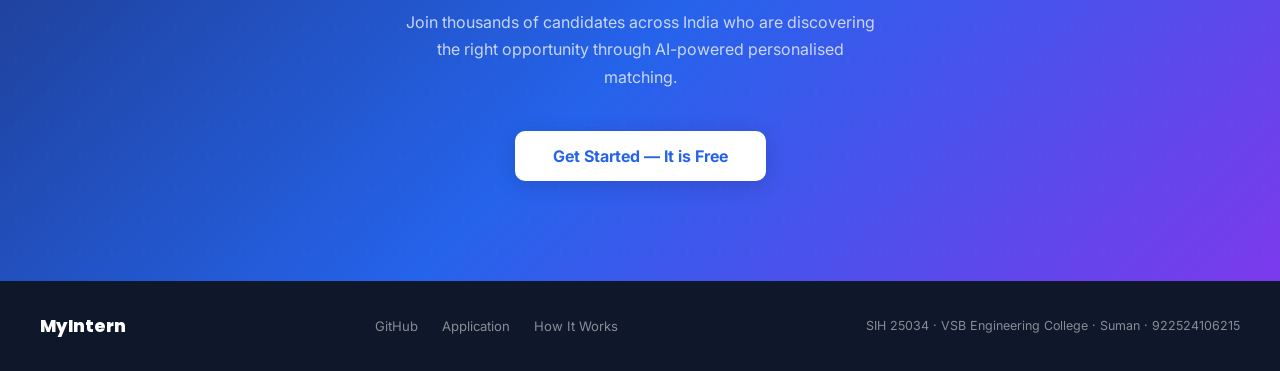
==== commit 2548c3e9: "fixed rendrer" ====
--- a/ai-internship-recommender/frontend/landing.html
+++ b/ai-internship-recommender/frontend/landing.html
@@ -1043,7 +1043,7 @@
   <section class="section section-alt" id="impact">
     <div class="section-inner">
       <div class="section-tag">Impact</div>
-      <h2 class="section-title">Designed for Bharat</h2>
+      <h2 class="section-title">Designed for India</h2>
       <p class="section-sub">
         MyIntern was built specifically to serve first-generation
         learners, rural youth, and candidates from underserved
